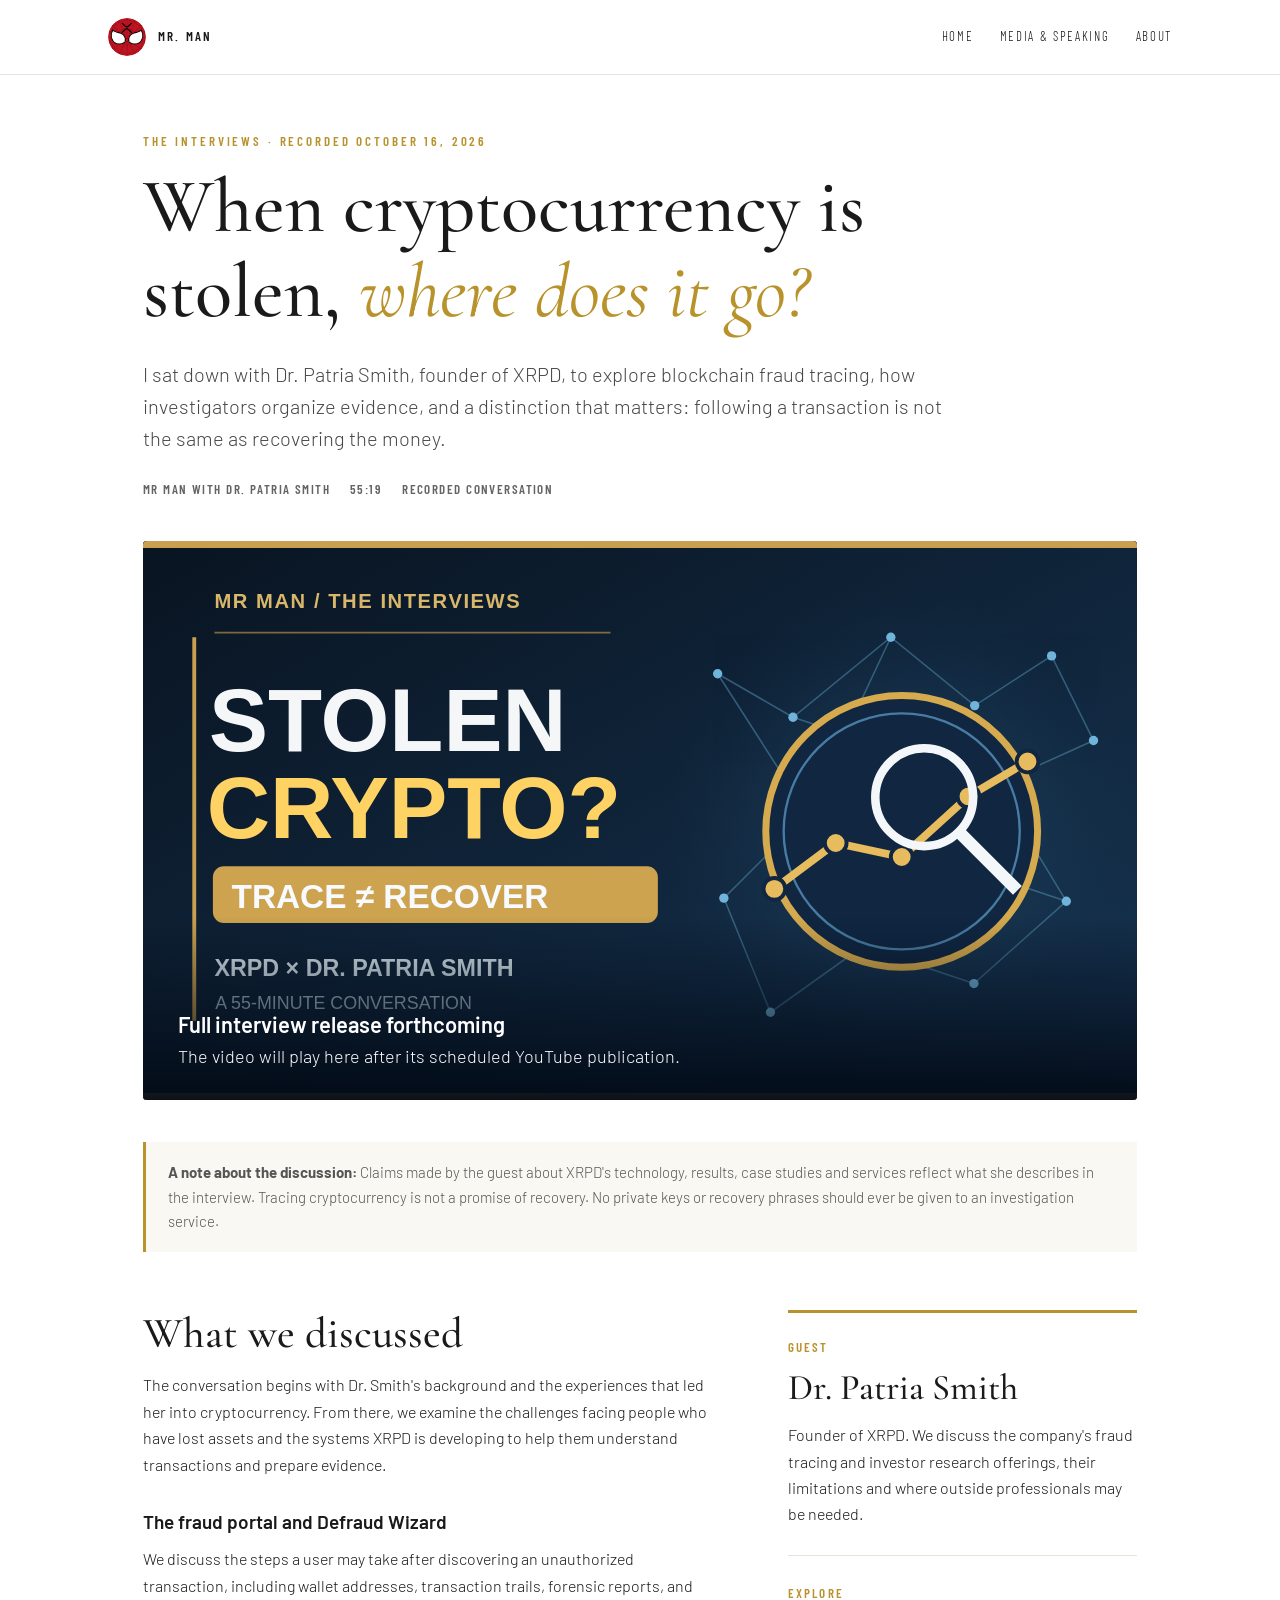
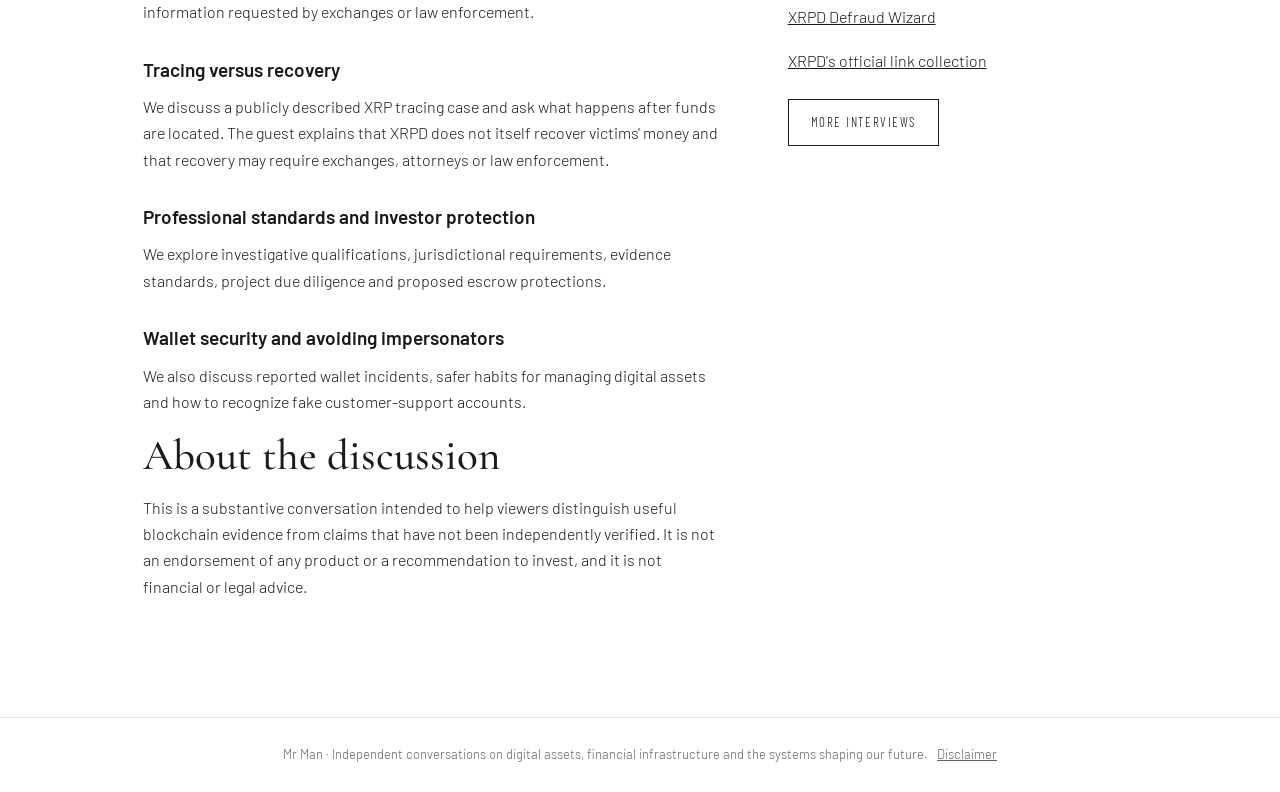
==== interviews/xrpd/index.html @ 824068f2 "Draft XRPD long-form interview page with release-gated YouTube embed" ====
<!DOCTYPE html>
<html lang="en">
<head>
<meta charset="utf-8">
<meta name="viewport" content="width=device-width,initial-scale=1">
<meta name="color-scheme" content="light only">
<meta name="robots" content="noindex,nofollow">
<title>XRPD Interview — Tracing Crypto Fraud | Mr. Man</title>
<meta name="description" content="Mr. Man speaks with Dr. Patria Smith of XRPD about tracing stolen cryptocurrency, forensic reports, exchanges, investigation standards and the limits of recovery.">
<link rel="canonical" href="https://mr-man.ca/interviews/xrpd/">
<meta property="og:type" content="article">
<meta property="og:site_name" content="Mr. Man">
<meta property="og:title" content="XRPD Interview: Tracing Stolen Cryptocurrency Is Not the Same as Recovery">
<meta property="og:description" content="A 55-minute conversation with Dr. Patria Smith about crypto tracing, investigative evidence, investor protection and the limits of asset recovery.">
<meta property="og:url" content="https://mr-man.ca/interviews/xrpd/">
<meta property="og:image" content="https://mr-man.ca/assets/xrpd-interview-art.svg">
<meta name="twitter:card" content="summary_large_image">
<link rel="preconnect" href="https://fonts.googleapis.com">
<link href="https://fonts.googleapis.com/css2?family=Cormorant+Garamond:wght@400;500&family=Barlow:wght@300;400;500;600&family=Barlow+Condensed:wght@400;500;600&display=swap" rel="stylesheet">
<style>
:root{--ink:#1a1a1a;--gold:#b8922a;--muted:#646464;--rule:#e8e4db;--paper:#fff}
*{box-sizing:border-box}html{background:var(--paper)}body{margin:0;color:var(--ink);font-family:Barlow,Arial,sans-serif;font-weight:300;line-height:1.65}
a{color:inherit}a:hover{color:var(--gold)}
header{border-bottom:1px solid var(--rule);background:#fff}
.nav{max-width:1120px;margin:auto;padding:18px 28px;display:flex;align-items:center;justify-content:space-between;gap:20px}
.brand{display:flex;align-items:center;gap:12px;text-decoration:none;font-family:'Barlow Condensed',Arial,sans-serif;font-weight:600;letter-spacing:.17em;font-size:13px}
.brand img{width:38px;height:38px;border-radius:50%;object-fit:cover}.navlinks{display:flex;gap:26px}.navlinks a{font-family:'Barlow Condensed',Arial,sans-serif;letter-spacing:.13em;font-size:13px;text-transform:uppercase;text-decoration:none}
main{max-width:1050px;margin:auto;padding:56px 28px 100px}
.kicker{font-family:'Barlow Condensed',Arial,sans-serif;color:var(--gold);font-size:13px;font-weight:600;letter-spacing:.22em;text-transform:uppercase}
h1,h2{font-family:'Cormorant Garamond',Georgia,serif;font-weight:500;line-height:1.1}
h1{font-size:clamp(44px,6vw,78px);margin:13px 0 24px;max-width:820px}
h1 em{font-weight:400;color:var(--gold)}
.lead{font-size:20px;max-width:810px;color:#474747;line-height:1.6;margin-bottom:25px}
.metadata{display:flex;gap:20px;flex-wrap:wrap;align-items:center;font-family:'Barlow Condensed',Arial,sans-serif;font-weight:600;letter-spacing:.11em;text-transform:uppercase;font-size:13px;color:var(--muted)}
.video{margin:40px 0 42px;background:#0e2033;position:relative;border-radius:4px;overflow:hidden}
.video-frame{display:block;width:100%;aspect-ratio:16/9;border:0}
.video-preview{position:relative;width:100%;aspect-ratio:16/9;background:#10243a}
.video-preview img{display:block;width:100%;height:100%;object-fit:cover}
.pending{position:absolute;inset:auto 0 0;color:#fff;background:linear-gradient(transparent,rgba(2,10,22,.95));padding:90px 35px 28px;font-size:18px}
.pending strong{display:block;font-size:22px;font-weight:600}
.notice{border-left:3px solid var(--gold);background:#faf8f3;padding:18px 22px;font-size:15px;color:#555}
.grid{display:grid;grid-template-columns:minmax(0,1.65fr) minmax(220px,1fr);gap:68px;margin-top:58px}
h2{font-size:43px;margin:0 0 15px}h3{font-size:19px;margin:28px 0 9px;font-weight:600}
p{margin:0 0 17px}ul{margin:0 0 26px;padding-left:20px}li{margin-bottom:12px}
.rule{border:0;border-top:1px solid var(--rule);margin:27px 0}
aside{border-top:3px solid var(--gold);padding-top:24px}
.aside-label{font-family:'Barlow Condensed',Arial,sans-serif;font-weight:600;letter-spacing:.17em;text-transform:uppercase;color:var(--gold);font-size:13px}
.btn{display:inline-block;border:1px solid var(--ink);font-family:'Barlow Condensed',Arial,sans-serif;font-size:13px;text-transform:uppercase;letter-spacing:.12em;text-decoration:none;padding:12px 22px;margin-top:8px}
footer{padding:26px 28px;border-top:1px solid var(--rule);font-size:13px;text-align:center;color:var(--muted)}
@media(max-width:760px){main{padding:36px 18px 65px}.nav{padding:14px 18px}.navlinks{gap:13px}.grid{grid-template-columns:1fr;gap:20px}.lead{font-size:18px}h2{font-size:36px}.pending{font-size:15px;padding:56px 18px 18px}.pending strong{font-size:18px}}
</style>
</head>
<body>
<header>
 <div class="nav">
  <a class="brand" href="/"><img src="/assets/logo.png" width="38" height="38" alt="">MR. MAN</a>
  <nav class="navlinks" aria-label="Main"><a href="/">Home</a><a href="/media">Media &amp; Speaking</a><a href="/about">About</a></nav>
 </div>
</header>
<main>
 <div class="kicker">The Interviews · Recorded October 16, 2026</div>
 <h1>When cryptocurrency is stolen, <em>where does it go?</em></h1>
 <p class="lead">I sat down with Dr. Patria Smith, founder of XRPD, to explore blockchain fraud tracing, how investigators organize evidence, and a distinction that matters: following a transaction is not the same as recovering the money.</p>
 <div class="metadata"><span>Mr Man with Dr. Patria Smith</span><span>55:19</span><span>Recorded conversation</span></div>
 <div class="video" id="xrpd-video" data-youtube-id="" aria-label="XRPD interview video">
   <div class="video-preview" id="video-preview">
    <img src="/assets/xrpd-interview-art.svg" alt="XRPD interview thumbnail: Stolen crypto? Trace does not equal recover">
    <div class="pending"><strong>Full interview release forthcoming</strong>The video will play here after its scheduled YouTube publication.</div>
   </div>
 </div>
 <p class="notice"><strong>A note about the discussion:</strong> Claims made by the guest about XRPD's technology, results, case studies and services reflect what she describes in the interview. Tracing cryptocurrency is not a promise of recovery. No private keys or recovery phrases should ever be given to an investigation service.</p>
 <section class="grid">
  <article>
   <h2>What we discussed</h2>
   <p>The conversation begins with Dr. Smith's background and the experiences that led her into cryptocurrency. From there, we examine the challenges facing people who have lost assets and the systems XRPD is developing to help them understand transactions and prepare evidence.</p>
   <h3>The fraud portal and Defraud Wizard</h3>
   <p>We discuss the steps a user may take after discovering an unauthorized transaction, including wallet addresses, transaction trails, forensic reports, and information requested by exchanges or law enforcement.</p>
   <h3>Tracing versus recovery</h3>
   <p>We discuss a publicly described XRP tracing case and ask what happens after funds are located. The guest explains that XRPD does not itself recover victims' money and that recovery may require exchanges, attorneys or law enforcement.</p>
   <h3>Professional standards and investor protection</h3>
   <p>We explore investigative qualifications, jurisdictional requirements, evidence standards, project due diligence and proposed escrow protections.</p>
   <h3>Wallet security and avoiding impersonators</h3>
   <p>We also discuss reported wallet incidents, safer habits for managing digital assets and how to recognize fake customer-support accounts.</p>
   <h2>About the discussion</h2>
   <p>This is a substantive conversation intended to help viewers distinguish useful blockchain evidence from claims that have not been independently verified. It is not an endorsement of any product or a recommendation to invest, and it is not financial or legal advice.</p>
  </article>
  <aside>
   <div class="aside-label">Guest</div>
   <h2 style="font-size:36px;margin-top:9px">Dr. Patria Smith</h2>
   <p>Founder of XRPD. We discuss the company's fraud tracing and investor research offerings, their limitations and where outside professionals may be needed.</p>
   <hr class="rule">
   <div class="aside-label">Explore</div>
   <p><a href="https://www.xrpd.io/defraud-wizard" target="_blank" rel="noopener noreferrer">XRPD Defraud Wizard</a></p>
   <p><a href="https://linktr.ee/XRPD" target="_blank" rel="noopener noreferrer">XRPD's official link collection</a></p>
   <p><a href="/media" class="btn">More interviews</a></p>
  </aside>
 </section>
</main>
<footer>Mr Man · Independent conversations on digital assets, financial infrastructure and the systems shaping our future. &nbsp; <a href="/disclaimer">Disclaimer</a></footer>
<script>
(function () {
  // Set data-youtube-id to the verified 11-character ID after YouTube scheduling.
  const host = document.getElementById('xrpd-video');
  const id = host.getAttribute('data-youtube-id') || '';
  if (/^[A-Za-z0-9_-]{11}$/.test(id)) {
    const frame = document.createElement('iframe');
    frame.className = 'video-frame';
    frame.title = 'XRPD interview with Dr. Patria Smith';
    frame.src = 'https://www.youtube-nocookie.com/embed/' + encodeURIComponent(id);
    frame.allow = 'accelerometer; autoplay; clipboard-write; encrypted-media; gyroscope; picture-in-picture; web-share';
    frame.referrerPolicy = 'strict-origin-when-cross-origin';
    frame.allowFullscreen = true;
    host.replaceChildren(frame);
  }
})();
</script>
</body>
</html>
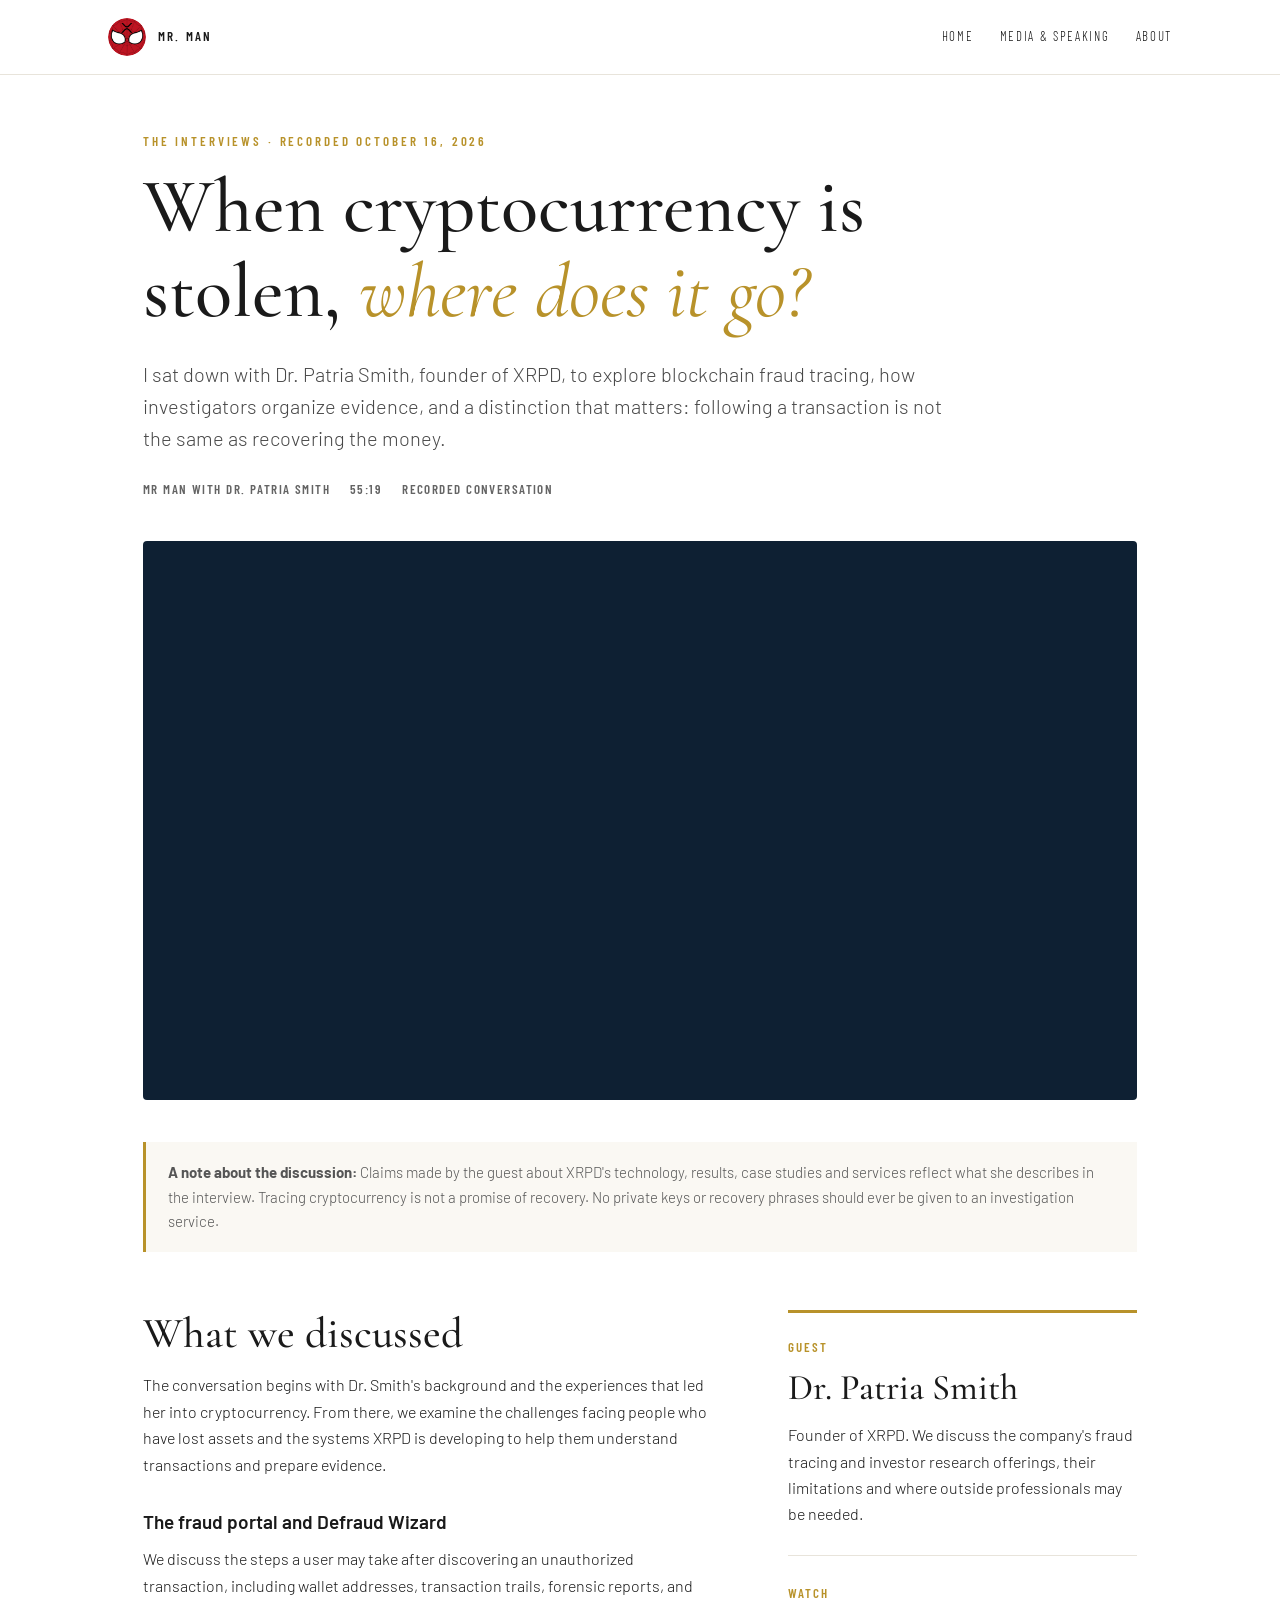
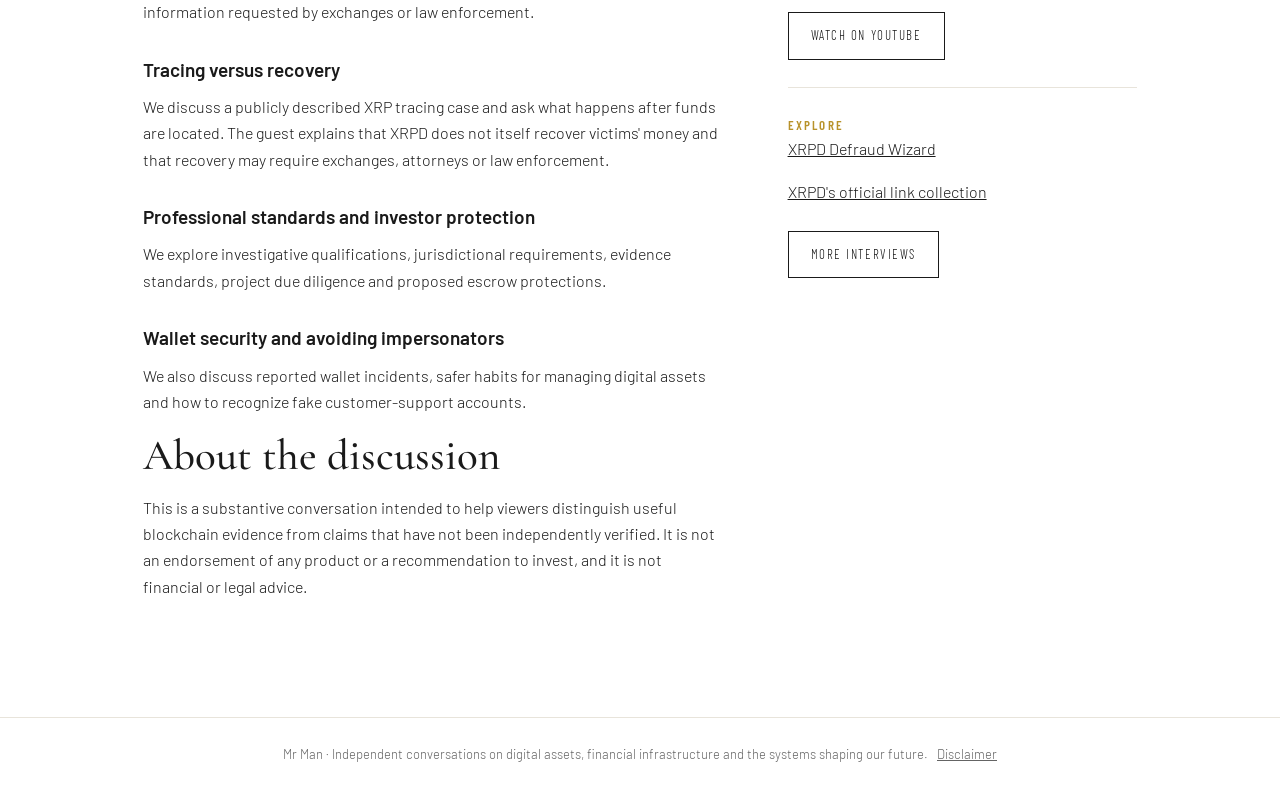
==== commit d83cfd30: "Enable user-supplied YouTube embed and watch link on XRPD interview page" ====
--- a/interviews/xrpd/index.html
+++ b/interviews/xrpd/index.html
@@ -4,7 +4,7 @@
 <meta charset="utf-8">
 <meta name="viewport" content="width=device-width,initial-scale=1">
 <meta name="color-scheme" content="light only">
-<meta name="robots" content="noindex,nofollow">
+<meta name="robots" content="index,follow">
 <title>XRPD Interview — Tracing Crypto Fraud | Mr. Man</title>
 <meta name="description" content="Mr. Man speaks with Dr. Patria Smith of XRPD about tracing stolen cryptocurrency, forensic reports, exchanges, investigation standards and the limits of recovery.">
 <link rel="canonical" href="https://mr-man.ca/interviews/xrpd/">
@@ -62,12 +62,13 @@
  <h1>When cryptocurrency is stolen, <em>where does it go?</em></h1>
  <p class="lead">I sat down with Dr. Patria Smith, founder of XRPD, to explore blockchain fraud tracing, how investigators organize evidence, and a distinction that matters: following a transaction is not the same as recovering the money.</p>
  <div class="metadata"><span>Mr Man with Dr. Patria Smith</span><span>55:19</span><span>Recorded conversation</span></div>
- <div class="video" id="xrpd-video" data-youtube-id="" aria-label="XRPD interview video">
+ <div class="video" id="xrpd-video" data-youtube-id="MRSrwZlSqxY" aria-label="XRPD interview video">
    <div class="video-preview" id="video-preview">
     <img src="/assets/xrpd-interview-art.svg" alt="XRPD interview thumbnail: Stolen crypto? Trace does not equal recover">
     <div class="pending"><strong>Full interview release forthcoming</strong>The video will play here after its scheduled YouTube publication.</div>
    </div>
  </div>
+ <noscript><p><a href="https://www.youtube.com/watch?v=MRSrwZlSqxY">Watch the XRPD interview on YouTube</a></p></noscript>
  <p class="notice"><strong>A note about the discussion:</strong> Claims made by the guest about XRPD's technology, results, case studies and services reflect what she describes in the interview. Tracing cryptocurrency is not a promise of recovery. No private keys or recovery phrases should ever be given to an investigation service.</p>
  <section class="grid">
   <article>
@@ -89,6 +90,9 @@
    <h2 style="font-size:36px;margin-top:9px">Dr. Patria Smith</h2>
    <p>Founder of XRPD. We discuss the company's fraud tracing and investor research offerings, their limitations and where outside professionals may be needed.</p>
    <hr class="rule">
+   <div class="aside-label">Watch</div>
+   <p><a href="https://www.youtube.com/watch?v=MRSrwZlSqxY" target="_blank" rel="noopener noreferrer" class="btn">Watch on YouTube</a></p>
+   <hr class="rule">
    <div class="aside-label">Explore</div>
    <p><a href="https://www.xrpd.io/defraud-wizard" target="_blank" rel="noopener noreferrer">XRPD Defraud Wizard</a></p>
    <p><a href="https://linktr.ee/XRPD" target="_blank" rel="noopener noreferrer">XRPD's official link collection</a></p>
@@ -99,12 +103,13 @@
 <footer>Mr Man · Independent conversations on digital assets, financial infrastructure and the systems shaping our future. &nbsp; <a href="/disclaimer">Disclaimer</a></footer>
 <script>
 (function () {
-  // Set data-youtube-id to the verified 11-character ID after YouTube scheduling.
+  // The user supplied the video ID; YouTube playback availability depends on its visibility settings.
   const host = document.getElementById('xrpd-video');
   const id = host.getAttribute('data-youtube-id') || '';
   if (/^[A-Za-z0-9_-]{11}$/.test(id)) {
     const frame = document.createElement('iframe');
     frame.className = 'video-frame';
+    frame.loading = 'lazy';
     frame.title = 'XRPD interview with Dr. Patria Smith';
     frame.src = 'https://www.youtube-nocookie.com/embed/' + encodeURIComponent(id);
     frame.allow = 'accelerometer; autoplay; clipboard-write; encrypted-media; gyroscope; picture-in-picture; web-share';
